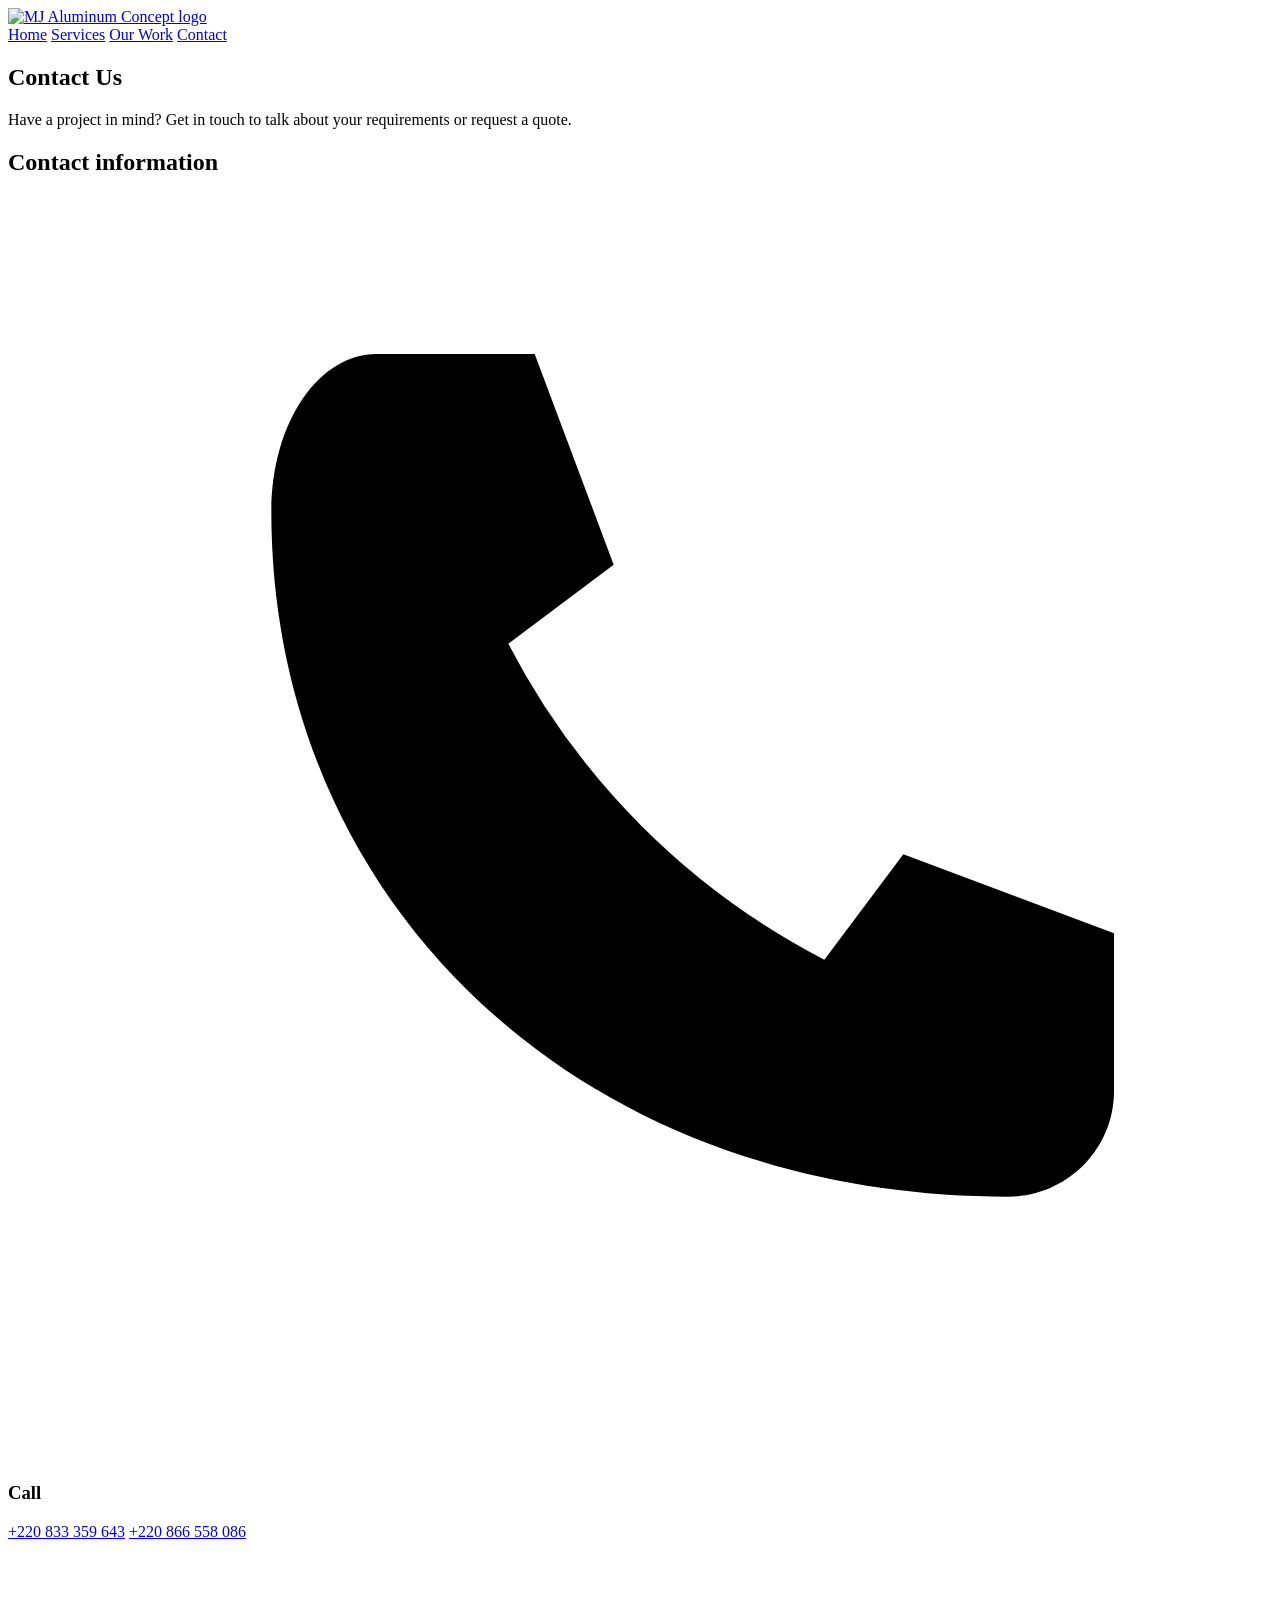
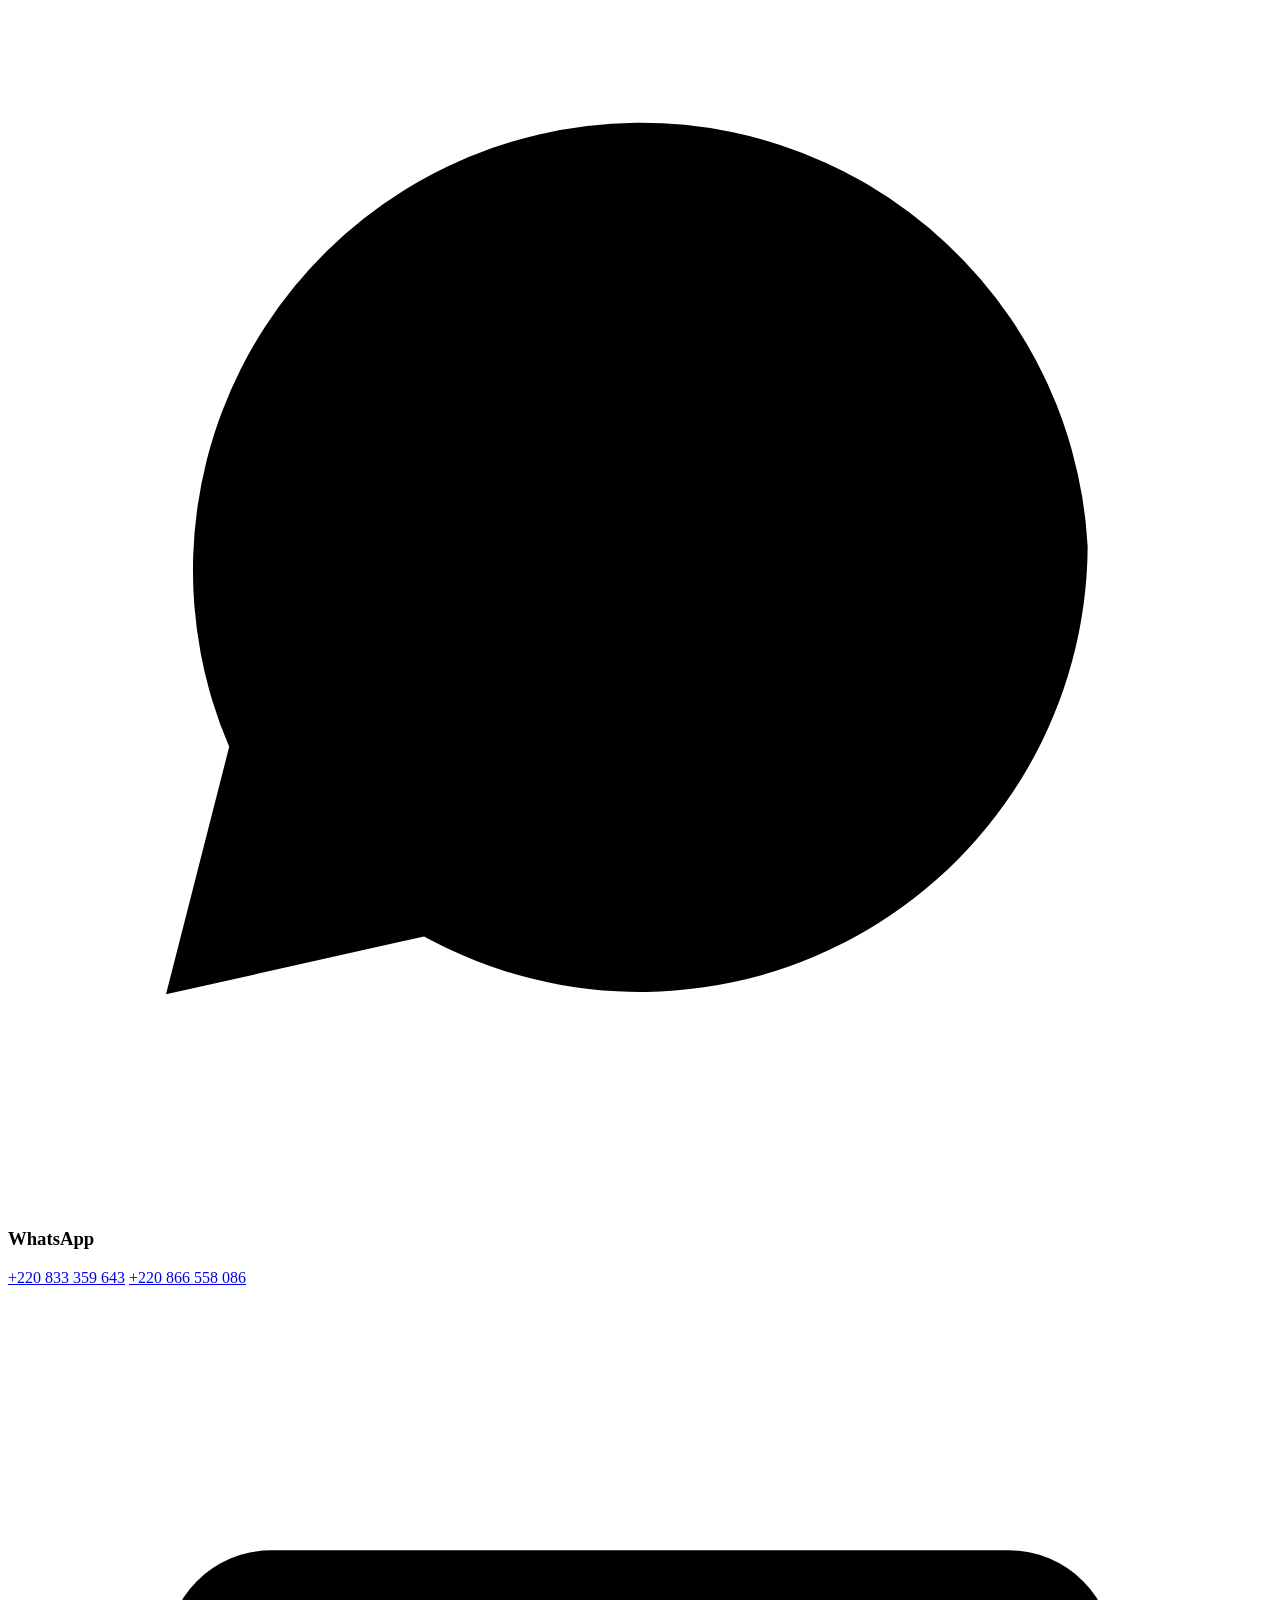
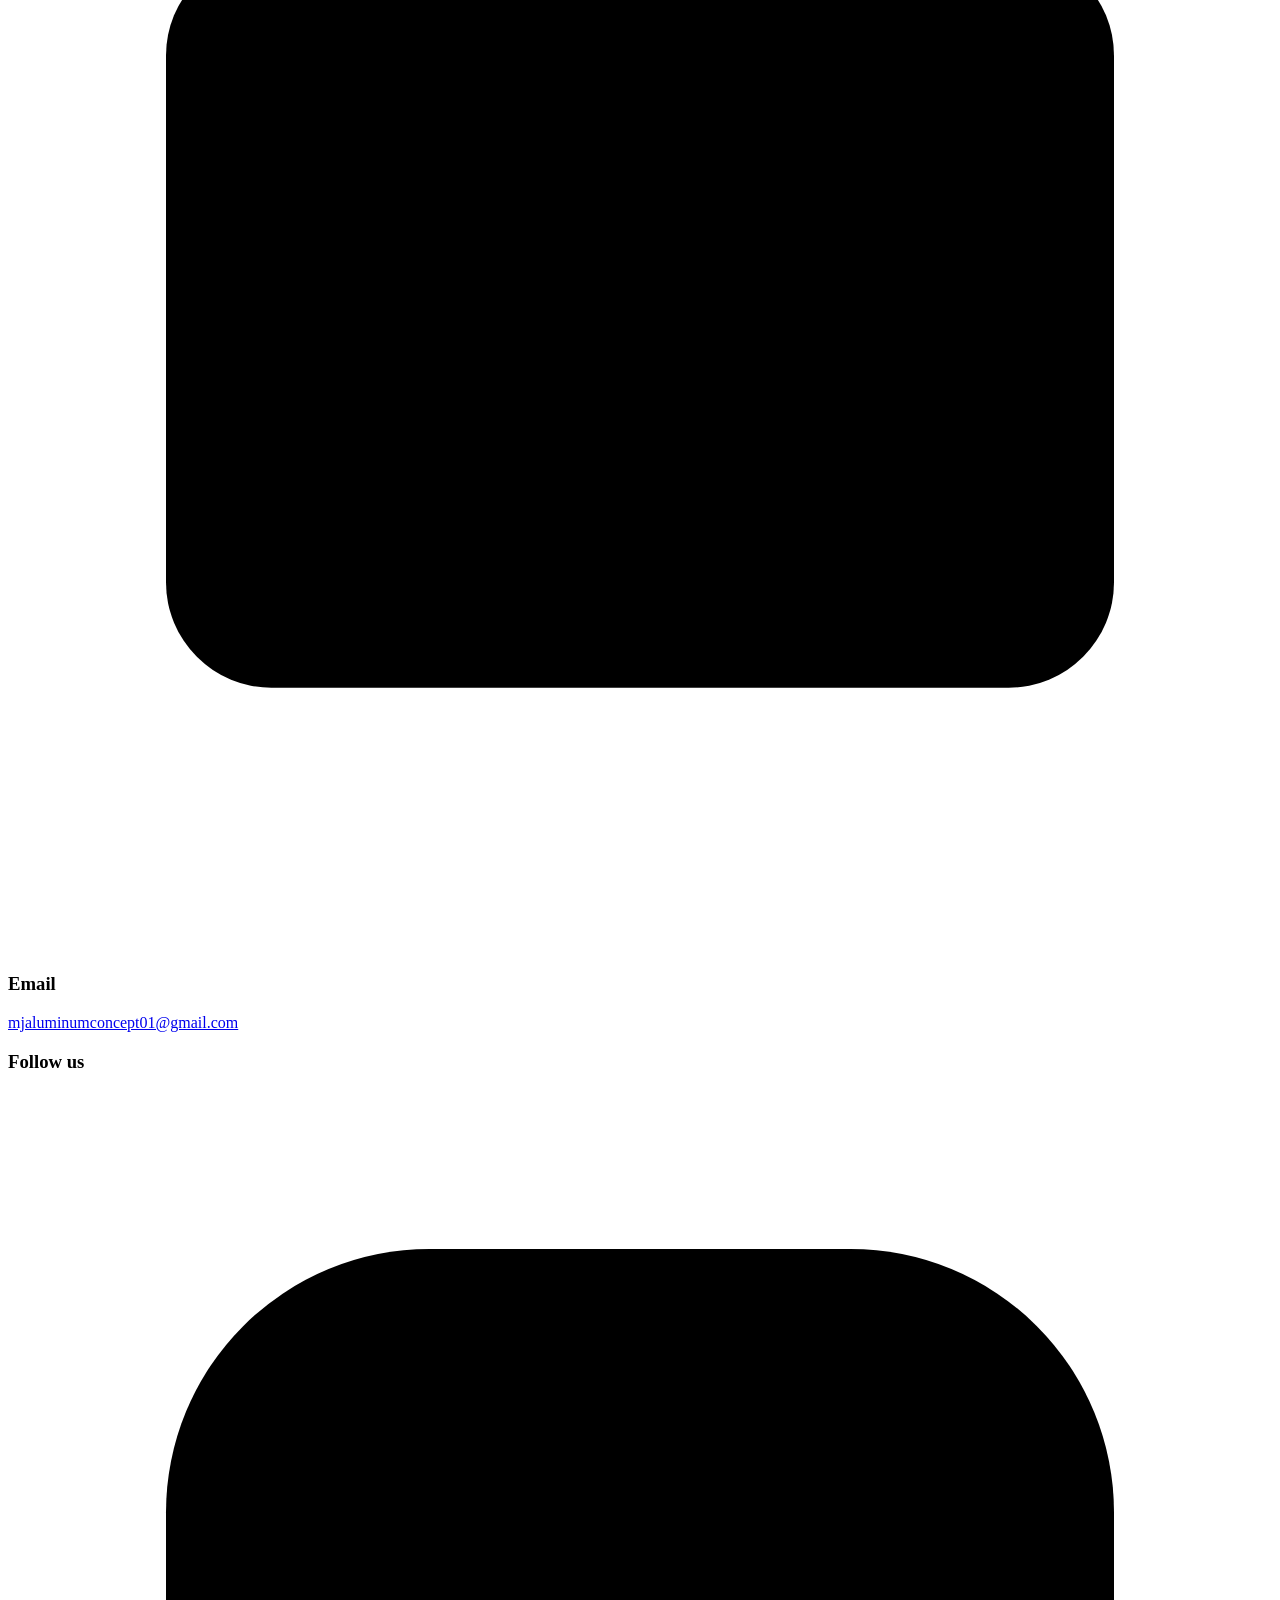
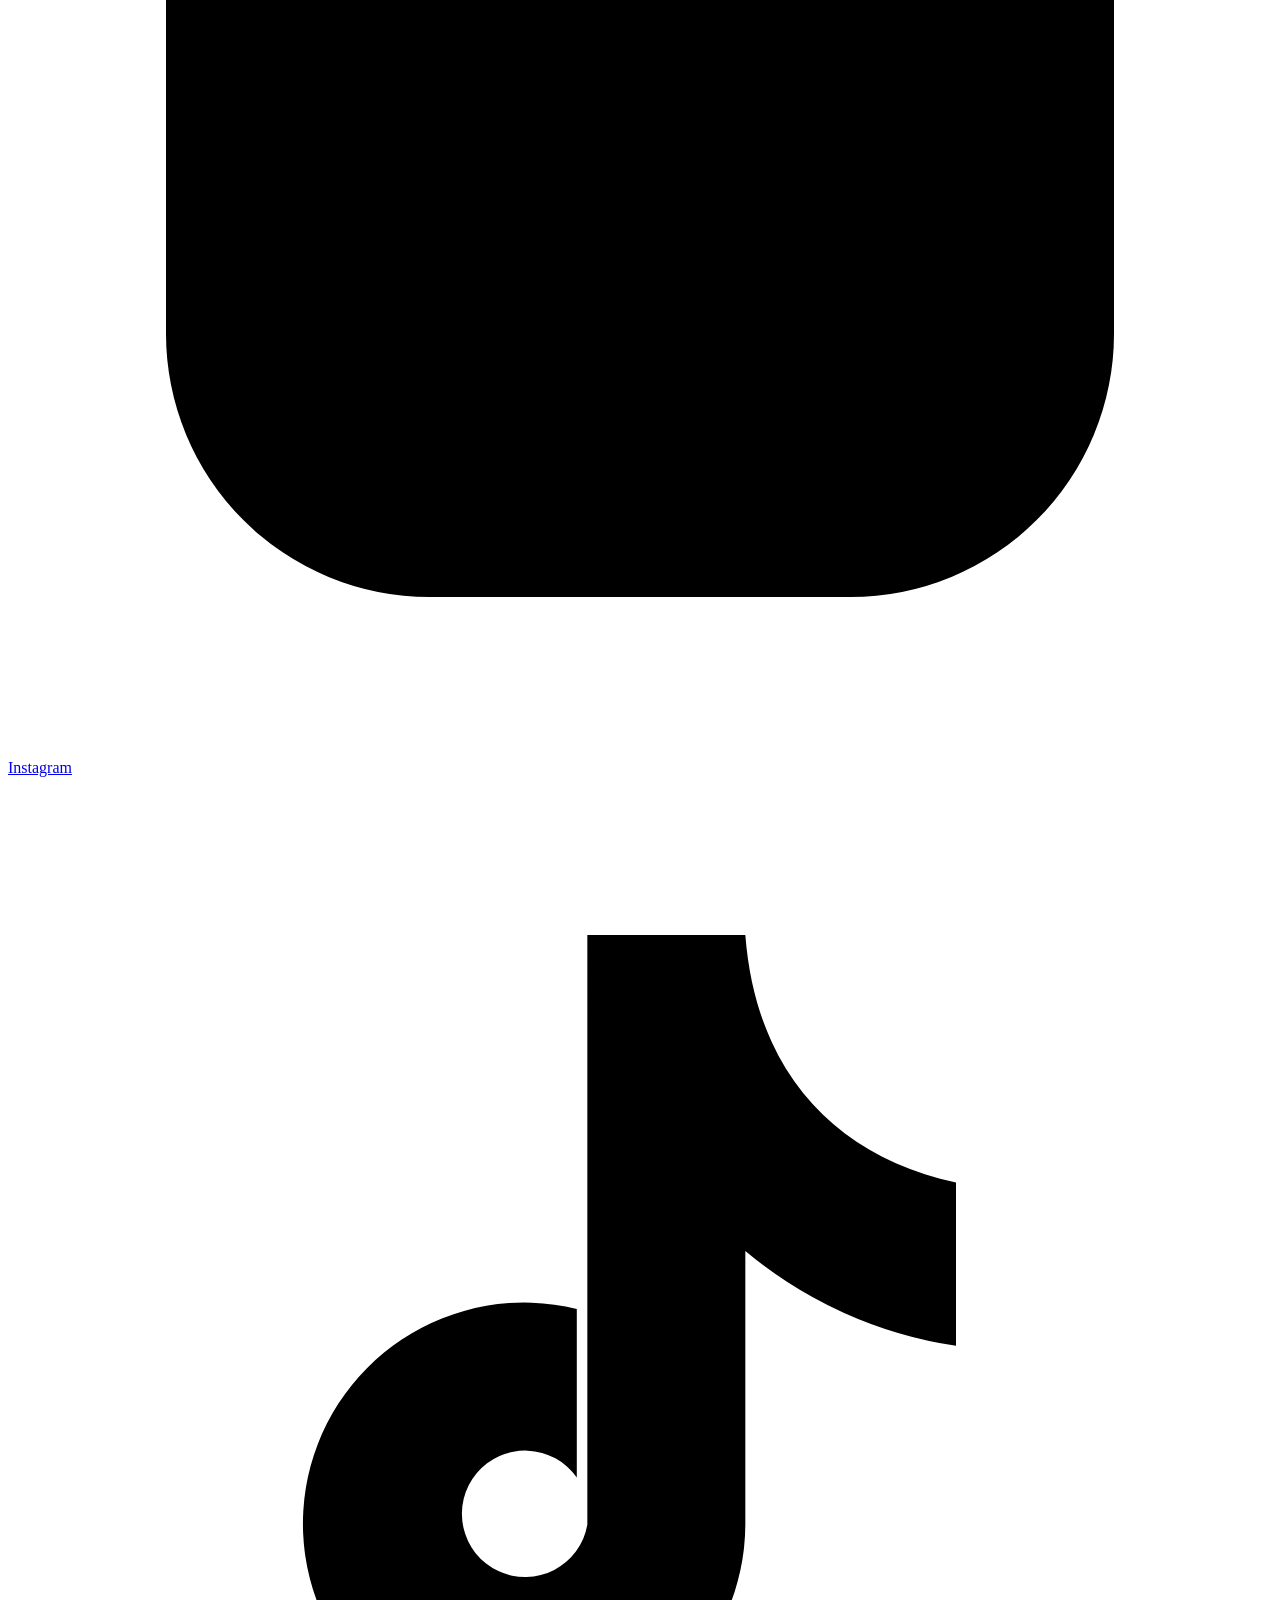
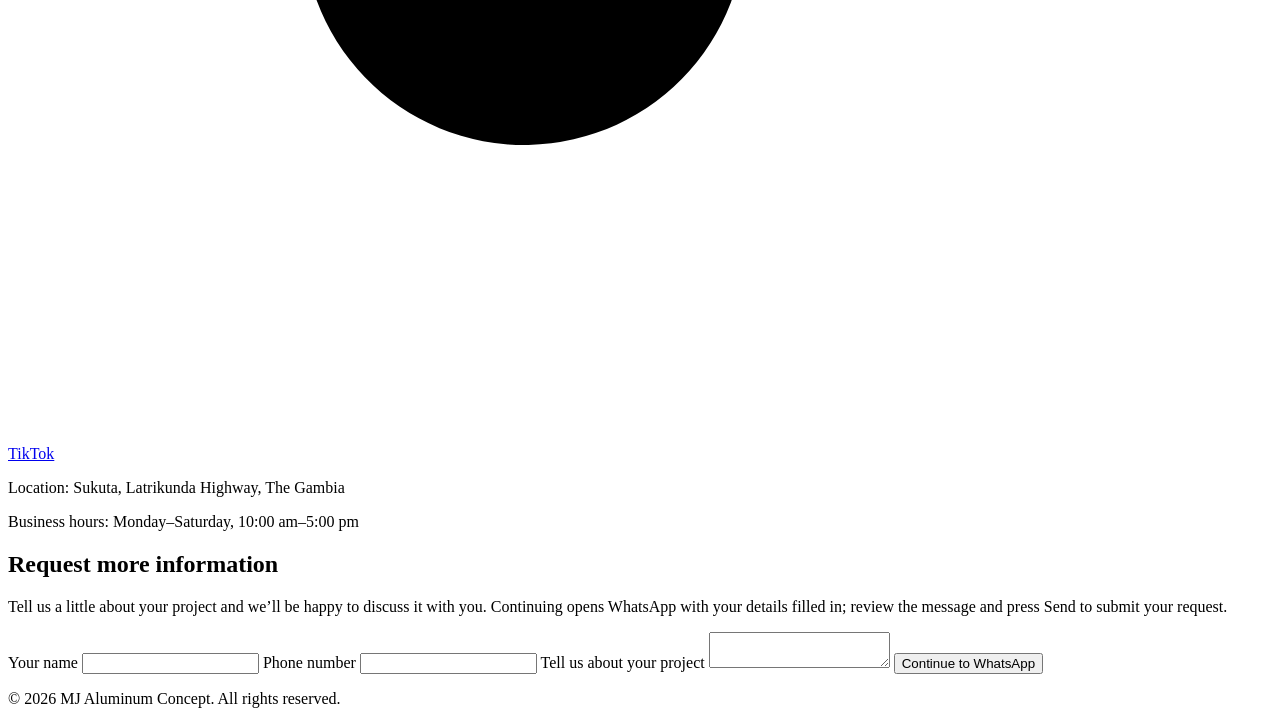
==== contact.html @ 8ad85fb4 "Add files via upload upload MJ Aluminum concept" ====
<!doctype html>
<html lang="en">
<head>
    <meta charset="utf-8">
    <meta name="viewport" content="width=device-width, initial-scale=1.0">
    <title>Contact MJ Aluminum Concept | Sukuta, The Gambia</title>
    <meta name="description" content="Contact MJ Aluminum Concept by phone, WhatsApp, or email. Request a quote for aluminum, glass, and stainless-steel work in Sukuta, Latrikunda Highway, The Gambia.">
    <link rel="stylesheet" href="Mj-Aluminum-concept/style.css">
</head>
<body>
<header>
    <a class="logo-link" href="index.html" aria-label="MJ Aluminum Concept home">
        <img src="Mj-Aluminum-concept/Mj-Aluminum/logo.jpg" alt="MJ Aluminum Concept logo" class="logo">
    </a>
    <nav aria-label="Main navigation">
        <a href="index.html">Home</a>
        <a href="services.html">Services</a>
        <a href="work.html">Our Work</a>
        <a href="contact.html" aria-current="page">Contact</a>
    </nav>
</header>

<main>
    <section class="page-hero">
        <h1>Contact Us</h1>
        <p>Have a project in mind? Get in touch to talk about your requirements or request a quote.</p>
    </section>

    <section id="contact">
        <h2>Contact information</h2>
        <div class="contact-actions">
            <div class="contact-action">
                <svg class="contact-icon" viewBox="0 0 24 24" aria-hidden="true" focusable="false">
                    <path d="M7 3h3l1.5 4-2 1.5a14 14 0 0 0 6 6l1.5-2 4 1.5v3c0 1.1-.9 2-2 2C10.7 19 5 13.3 5 6c0-1.7.9-3 2-3Z" />
                </svg>
                <div>
                    <h3>Call</h3>
                    <a href="tel:+220833359643">+220 833 359 643</a>
                    <a href="tel:+220866558086">+220 866 558 086</a>
                </div>
            </div>
            <div class="contact-action">
                <svg class="contact-icon" viewBox="0 0 24 24" aria-hidden="true" focusable="false">
                    <path d="M20.5 11.5a8.5 8.5 0 0 1-12.6 7.4L3 20l1.2-4.7A8.5 8.5 0 1 1 20.5 11.5Z" />
                    <path d="M8.5 8.2c.2-.5.5-.5.8-.5h.5c.2 0 .4.1.5.4l.8 1.8c.1.2 0 .4-.1.6l-.6.7c-.2.2-.2.4 0 .6.5.9 1.3 1.6 2.2 2.1.2.1.4.1.6-.1l.7-.8c.2-.2.4-.2.6-.1l1.7.8c.3.1.4.3.4.5 0 .3-.1.8-.5 1.1-.4.4-1 .6-1.6.6-.5 0-1.2-.2-2-.5-1.4-.6-2.7-1.7-3.7-3-.7-1-1.1-2-1.1-2.8 0-.6.2-1.1.6-1.4Z" />
                </svg>
                <div>
                    <h3>WhatsApp</h3>
                    <a href="https://wa.me/220833359643" target="_blank" rel="noopener noreferrer">+220 833 359 643</a>
                    <a href="https://wa.me/220866558086" target="_blank" rel="noopener noreferrer">+220 866 558 086</a>
                </div>
            </div>
            <div class="contact-action">
                <svg class="contact-icon" viewBox="0 0 24 24" aria-hidden="true" focusable="false">
                    <rect x="3" y="5" width="18" height="14" rx="2" />
                    <path d="m4 7 8 6 8-6" />
                </svg>
                <div>
                    <h3>Email</h3>
                    <a href="mailto:mjaluminumconcept01@gmail.com">mjaluminumconcept01@gmail.com</a>
                </div>
            </div>
        </div>
        <div class="social-links">
            <h3>Follow us</h3>
            <a href="https://www.instagram.com/mj_aluminum_concept/" target="_blank" rel="noopener noreferrer">
                <svg class="contact-icon" viewBox="0 0 24 24" aria-hidden="true" focusable="false">
                    <rect x="3" y="3" width="18" height="18" rx="5" />
                    <circle cx="12" cy="12" r="4" />
                    <circle cx="18" cy="6" r="0.8" />
                </svg>
                Instagram
            </a>
            <a href="https://www.tiktok.com/@mj_aluminum_concept01" target="_blank" rel="noopener noreferrer">
                <svg class="contact-icon" viewBox="0 0 24 24" aria-hidden="true" focusable="false">
                    <path d="M14 3v11.2a4.2 4.2 0 1 1-3.2-4.1v3.2a1.2 1.2 0 1 0 .2.9V3h3c.2 2.6 1.7 4.2 4 4.7v3.1A8.1 8.1 0 0 1 14 9V3Z" />
                </svg>
                TikTok
            </a>
        </div>
        <p>Location: Sukuta, Latrikunda Highway, The Gambia</p>
        <p>Business hours: Monday–Saturday, 10:00 am–5:00 pm</p>
    </section>

    <section id="contact-info">
        <h2>Request more information</h2>
        <p>Tell us a little about your project and we’ll be happy to discuss it with you. Continuing opens WhatsApp with your details filled in; review the message and press Send to submit your request.</p>
        <form id="quote-form">
            <label for="name">Your name</label>
            <input id="name" name="name" type="text" required>

            <label for="phone">Phone number</label>
            <input id="phone" name="phone" type="tel" required>

            <label for="project">Tell us about your project</label>
            <textarea id="project" name="project" required></textarea>

            <button type="submit">Continue to WhatsApp</button>
            <p id="form-message" aria-live="polite"></p>
        </form>
    </section>
</main>

<footer>
    <p>&copy; 2026 MJ Aluminum Concept. All rights reserved.</p>
</footer>
<script src="Mj-Aluminum-concept/Mj-Aluminum/script.js"></script>
</body>
</html>
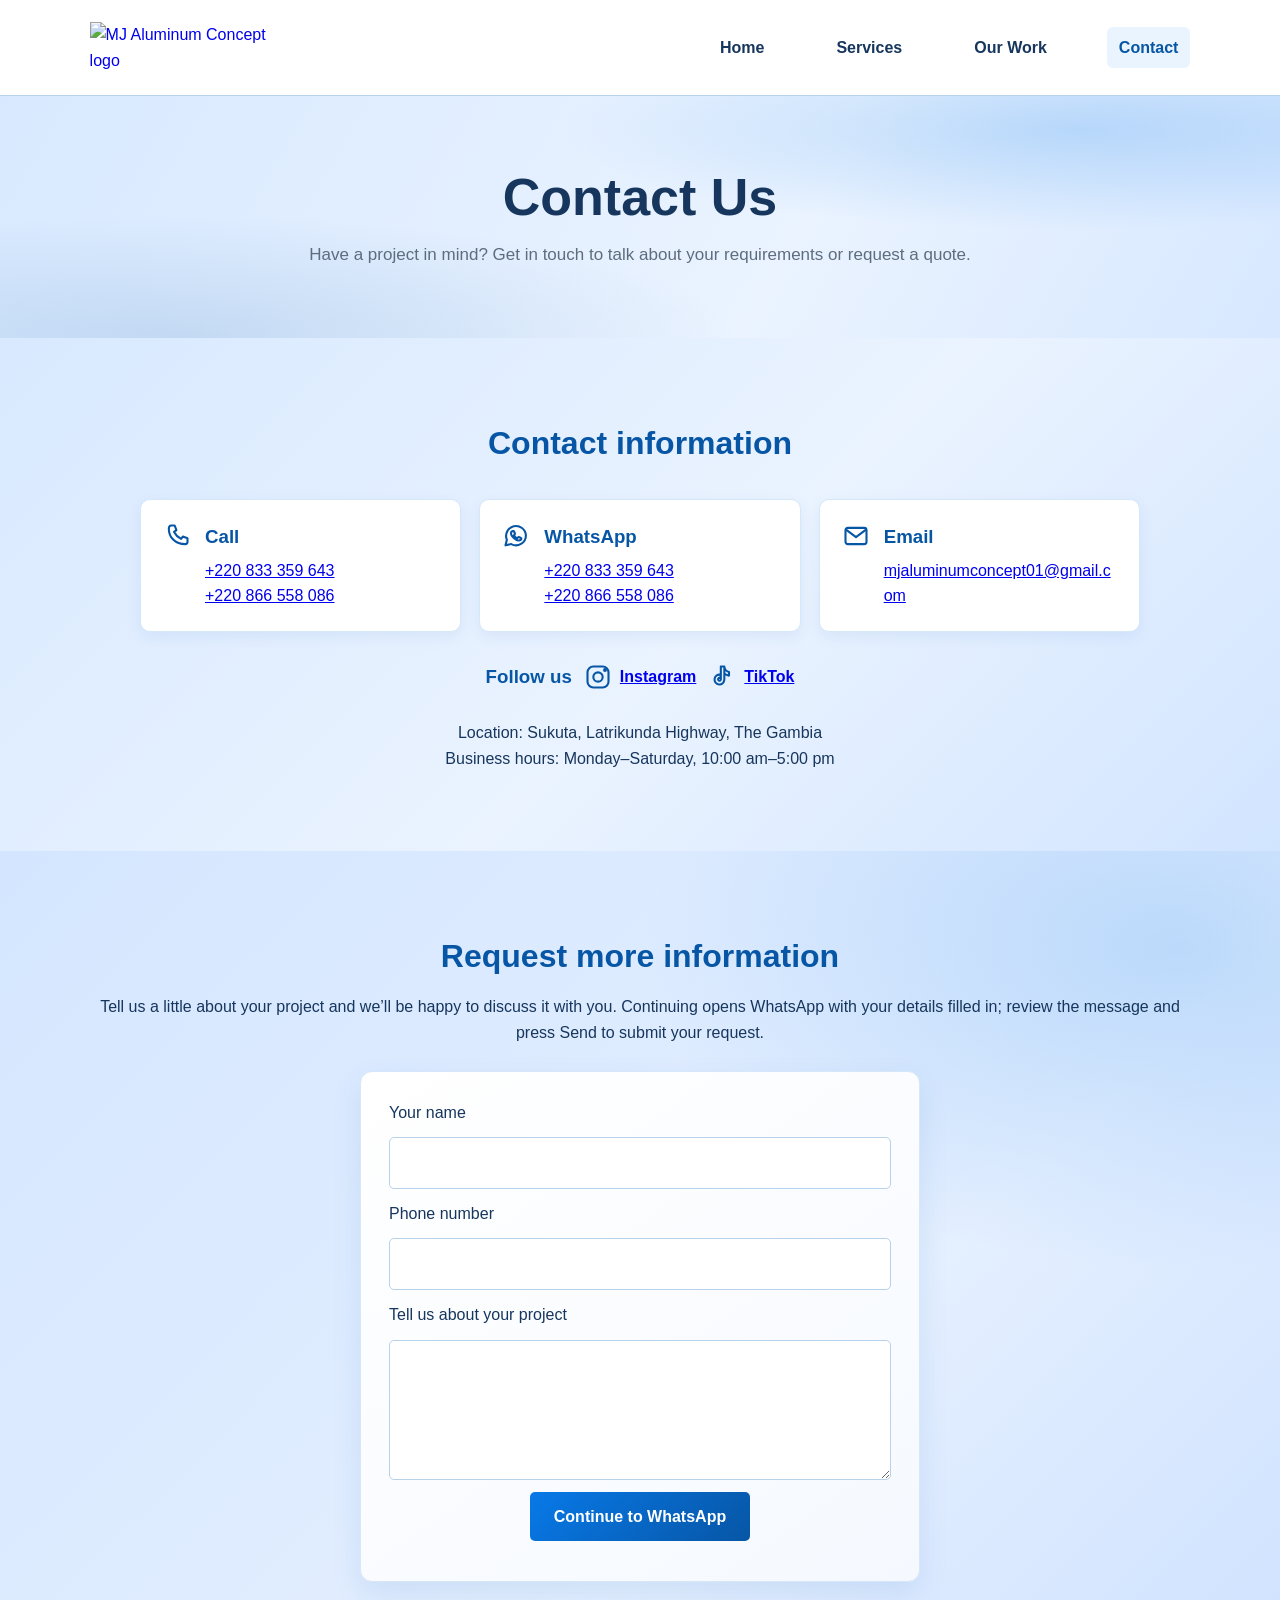
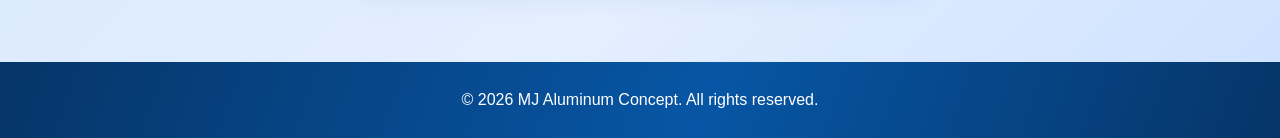
==== commit 1d87bd88: "Update contact.html structure and links" ====
--- a/contact.html
+++ b/contact.html
@@ -5,12 +5,12 @@
     <meta name="viewport" content="width=device-width, initial-scale=1.0">
     <title>Contact MJ Aluminum Concept | Sukuta, The Gambia</title>
     <meta name="description" content="Contact MJ Aluminum Concept by phone, WhatsApp, or email. Request a quote for aluminum, glass, and stainless-steel work in Sukuta, Latrikunda Highway, The Gambia.">
-    <link rel="stylesheet" href="Mj-Aluminum-concept/style.css">
+    <link rel="stylesheet" href="style.css">
 </head>
 <body>
 <header>
     <a class="logo-link" href="index.html" aria-label="MJ Aluminum Concept home">
-        <img src="Mj-Aluminum-concept/Mj-Aluminum/logo.jpg" alt="MJ Aluminum Concept logo" class="logo">
+        <img src="logo.jpg" alt="MJ Aluminum Concept logo" class="logo">
     </a>
     <nav aria-label="Main navigation">
         <a href="index.html">Home</a>
--- a/style.css
+++ b/style.css
@@ -0,0 +1,723 @@
+/* GENERAL SETTINGS */
+
+* {
+    margin: 0;
+    padding: 0;
+    box-sizing: border-box;
+    }
+html {
+scroll-behavior: smooth;
+}
+
+body {
+font-family: Arial, sans-serif;
+color: #17365D;
+background-color: #EAF3FF;
+line-height: 1.6;
+}
+
+/* NAVIGATION BAR */
+header {
+display: flex;
+justify-content: space-between;
+align-items: center;
+padding: 22px 7%;
+background: #FFFFFF;
+border-bottom: 1px solid #B8D2EC;
+box-shadow: 0 4px 18px rgba(7, 56, 105, 0.08);
+flex-wrap: wrap;
+gap: 15px;
+}
+
+header h2 {
+color: #0756A5;
+font-size: 22px;
+}
+
+header h2 span {
+color: #17365D;
+}
+
+nav {
+display: flex;
+gap: 48px;
+flex-wrap: wrap;
+}
+
+nav a {
+padding: 8px 12px;
+border-radius: 6px;
+text-decoration: none;
+color: #17365D;
+font-weight: bold;
+transition: color 0.2s ease, background-color 0.2s ease, transform 0.2s ease;
+}
+
+nav a:hover {
+color: #0879E8;
+background-color: #EAF4FF;
+transform: translateY(-2px);
+}
+
+nav a[aria-current="page"] {
+color: #0756A5;
+background-color: #EAF4FF;
+}
+
+/* HERO SECTION */
+.hero {
+min-height: 75vh;
+padding: 80px 8%;
+display: grid;
+grid-template-columns: minmax(0, 1.15fr) minmax(260px, 0.85fr);
+align-items: center;
+gap: clamp(35px, 6vw, 80px);
+background:
+    radial-gradient(ellipse at 88% 18%, rgba(8, 121, 232, 0.2), transparent 32%),
+    radial-gradient(ellipse at 10% 100%, rgba(7, 86, 165, 0.14), transparent 38%),
+    linear-gradient(120deg, #D8E9FF 0%, #EEF5FF 58%, #DCEBFF 100%);
+}
+
+.hero-content {
+display: flex;
+flex-direction: column;
+align-items: flex-start;
+gap: 18px;
+}
+
+.hero-content > p:first-child {
+color: #0756A5;
+font-weight: bold;
+letter-spacing: 2px;
+}
+
+.hero h1 {
+font-size: clamp(36px, 5vw, 60px);
+line-height: 1.2;
+color: #17365D;
+}
+
+.hero h1 span {
+color: #0879E8;
+}
+
+.hero-content > p:not(:first-child) {
+max-width: 600px;
+color: #5D6D7E;
+font-size: 17px;
+}
+
+.hero .tagline {
+color: #0756A5;
+font-size: 19px;
+font-weight: bold;
+letter-spacing: 0.5px;
+}
+
+.hero-photo {
+position: relative;
+display: block;
+width: 100%;
+max-width: 420px;
+justify-self: end;
+overflow: hidden;
+aspect-ratio: 4 / 5;
+border: 5px solid rgba(255, 255, 255, 0.9);
+border-radius: 22px;
+box-shadow: 0 22px 50px rgba(7, 56, 105, 0.24);
+}
+
+.hero-photo::after {
+position: absolute;
+inset: 35% 0 0;
+background: linear-gradient(transparent, rgba(6, 53, 104, 0.82));
+content: "";
+pointer-events: none;
+}
+
+.hero-photo img {
+display: block;
+width: 100%;
+height: 100%;
+object-fit: cover;
+transition: transform 0.45s ease;
+}
+
+.hero-photo > span {
+position: absolute;
+z-index: 1;
+right: 22px;
+bottom: 20px;
+left: 22px;
+display: flex;
+align-items: center;
+justify-content: space-between;
+gap: 12px;
+color: #FFFFFF;
+font-size: 17px;
+font-weight: bold;
+}
+
+.hero-photo > span span {
+font-size: 26px;
+transition: transform 0.25s ease;
+}
+
+.hero-photo:hover img {
+transform: scale(1.06);
+}
+
+.hero-photo:hover > span span {
+transform: translateX(5px);
+}
+
+.hero-photo:focus-visible {
+outline: 4px solid #0879E8;
+outline-offset: 5px;
+}
+
+.customer-review {
+padding: 55px 7%;
+text-align: center;
+background: #FFFFFF;
+}
+
+.customer-review h2 {
+margin-bottom: 18px;
+color: #0756A5;
+}
+
+.customer-review blockquote {
+max-width: 700px;
+margin: 0 auto;
+padding: 28px;
+background: linear-gradient(145deg, #FFFFFF, #F1F7FF);
+border: 1px solid #D6E7FA;
+border-radius: 10px;
+box-shadow: 0 5px 15px rgba(7, 86, 165, 0.07);
+}
+
+.customer-review blockquote p {
+margin-bottom: 12px;
+color: #17365D;
+font-size: 20px;
+font-style: italic;
+}
+
+.customer-review cite {
+color: #5D6D7E;
+font-style: normal;
+}
+
+/* BUTTON */
+.button {
+display: inline-block;
+padding: 14px 25px;
+background-color: #0756A5;
+color: #FFFFFF;
+text-decoration: none;
+border-radius: 5px;
+font-weight: bold;
+transition: 0.3s;
+}
+
+.button:hover {
+background-color: #063568;
+transform: translateY(-2px);
+}
+
+.logo-link {
+    display: inline-block;
+    text-decoration: none;
+    flex-shrink: 0;
+}
+
+.logo {
+    display: block;
+    width: 180px;
+    max-width: 100%;
+    height: auto;
+}
+
+/* SERVICES SECTION */
+#services {
+padding: 80px 7%;
+text-align: center;
+background: linear-gradient(135deg, #E3EFFF, #D5E7FF);
+}
+
+#services h2,
+#about h2,
+#contact h2 {
+font-size: 32px;
+margin-bottom: 30px;
+color: #0756A5;
+}
+
+.services {
+display: grid;
+grid-template-columns: repeat(2, minmax(0, 1fr));
+gap: 25px;
+max-width: 1000px;
+margin: auto;
+}
+
+.card {
+padding: 30px;
+background-color: #FFFFFF;
+border: 1px solid #D6E7FA;
+border-radius: 10px;
+box-shadow: 0 5px 15px rgba(7, 86, 165, 0.07);
+transition: 0.3s;
+}
+
+.service-card {
+display: block;
+color: inherit;
+text-decoration: none;
+}
+
+.service-card:focus-visible {
+outline: 3px solid #0879E8;
+outline-offset: 4px;
+}
+
+.card:hover {
+transform: translateY(-5px);
+box-shadow: 0 10px 25px rgba(7, 86, 165, 0.13);
+}
+
+.card h3 {
+color: #0756A5;
+margin-bottom: 10px;
+}
+
+/* SERVICES DETAIL PAGE */
+.page-hero {
+padding: 70px 7%;
+text-align: center;
+background:
+    radial-gradient(ellipse at 84% 14%, rgba(8, 121, 232, 0.2), transparent 34%),
+    radial-gradient(ellipse at 14% 100%, rgba(7, 86, 165, 0.13), transparent 36%),
+    linear-gradient(120deg, #D8E9FF 0%, #EAF3FF 62%, #D7E8FF 100%);
+}
+
+.page-hero h1 {
+margin-bottom: 12px;
+font-size: clamp(34px, 5vw, 52px);
+line-height: 1.2;
+color: #17365D;
+}
+
+.page-hero p {
+max-width: 680px;
+margin: 0 auto;
+color: #5D6D7E;
+font-size: 17px;
+}
+
+.service-details {
+display: grid;
+grid-template-columns: repeat(2, minmax(0, 1fr));
+gap: 25px;
+max-width: 1000px;
+margin: 0 auto;
+}
+
+#service-list {
+padding-top: 55px;
+padding-bottom: 55px;
+background: linear-gradient(180deg, #DCEBFF, #EAF3FF 75%);
+}
+
+.service-detail {
+padding: 28px;
+scroll-margin-top: 20px;
+background: linear-gradient(145deg, #FFFFFF 35%, #F4F9FF 100%);
+border: 1px solid #C9DFF5;
+border-radius: 10px;
+box-shadow: 0 5px 15px rgba(7, 86, 165, 0.07);
+transition: transform 0.25s ease, box-shadow 0.25s ease, border-color 0.25s ease;
+}
+
+.service-detail:hover {
+transform: translateY(-5px);
+border-color: #87B9E8;
+box-shadow: 0 12px 26px rgba(7, 86, 165, 0.14);
+}
+
+.service-detail h2 {
+margin-bottom: 10px;
+font-size: 24px;
+color: #0756A5;
+}
+
+.service-detail p {
+color: #5D6D7E;
+}
+
+.page-cta {
+margin-top: 30px;
+}
+
+/* OUR WORK GALLERY */
+#gallery {
+padding: 80px 7%;
+text-align: center;
+background:
+    radial-gradient(ellipse at 0% 15%, rgba(255, 255, 255, 0.9), transparent 38%),
+    linear-gradient(135deg, #CFE2FF, #DCEAFF 55%, #C9DEFF);
+}
+
+#gallery h2 {
+font-size: 32px;
+margin-bottom: 30px;
+color: #0756A5;
+}
+
+.gallery {
+display: grid;
+grid-template-columns: repeat(2, minmax(0, 1fr));
+gap: 25px;
+max-width: 1000px;
+margin: 0 auto;
+}
+
+.gallery-item {
+overflow: hidden;
+background: linear-gradient(145deg, #FFFFFF, #F1F7FF);
+border: 1px solid #C9DFF5;
+border-radius: 10px;
+box-shadow: 0 5px 15px rgba(7, 86, 165, 0.07);
+transition: transform 0.25s ease, box-shadow 0.25s ease;
+}
+
+.gallery-item:hover {
+transform: translateY(-6px);
+box-shadow: 0 14px 28px rgba(7, 86, 165, 0.18);
+}
+
+.gallery-item img {
+display: block;
+width: 100%;
+height: 320px;
+object-fit: cover;
+cursor: zoom-in;
+transition: transform 0.35s ease;
+}
+
+.gallery-item img:focus-visible {
+outline: 4px solid #0879E8;
+outline-offset: -4px;
+}
+
+.gallery-item:hover img {
+transform: scale(1.04);
+}
+
+.gallery-item figcaption {
+padding: 14px;
+font-weight: bold;
+color: #0756A5;
+}
+
+.image-viewer {
+width: min(1100px, calc(100vw - 32px));
+max-width: none;
+max-height: calc(100vh - 32px);
+margin: auto;
+padding: 18px;
+overflow: auto;
+border: 1px solid #B8D2EC;
+border-radius: 14px;
+background: linear-gradient(145deg, #FFFFFF, #F1F7FF);
+color: #17365D;
+box-shadow: 0 24px 80px rgba(0, 25, 60, 0.35);
+}
+
+.image-viewer::backdrop {
+background: rgba(6, 35, 68, 0.82);
+backdrop-filter: blur(4px);
+}
+
+.image-viewer-toolbar {
+display: flex;
+justify-content: flex-end;
+margin-bottom: 10px;
+}
+
+.image-viewer-content {
+display: grid;
+grid-template-columns: auto minmax(0, 1fr) auto;
+align-items: center;
+gap: 14px;
+}
+
+.image-viewer-content figure {
+min-width: 0;
+margin: 0;
+text-align: center;
+}
+
+.image-viewer-content img {
+display: block;
+width: 100%;
+max-height: calc(100vh - 150px);
+object-fit: contain;
+border-radius: 8px;
+}
+
+.image-viewer-content figcaption {
+padding: 12px 0 2px;
+font-weight: bold;
+}
+
+.image-viewer-control {
+padding: 9px 14px;
+border: 1px solid #B8D2EC;
+border-radius: 6px;
+background: #FFFFFF;
+color: #0756A5;
+font: inherit;
+font-weight: bold;
+cursor: pointer;
+}
+
+.image-viewer-control:hover {
+background: #EAF4FF;
+}
+
+.image-viewer-control:focus-visible {
+outline: 3px solid #0879E8;
+outline-offset: 3px;
+}
+
+.image-viewer-step {
+min-width: 44px;
+font-size: 22px;
+}
+
+/* ABOUT SECTION */
+#about {
+padding: 80px 7%;
+text-align: center;
+background: linear-gradient(135deg, #D4E6FF, #E5F0FF 55%, #CFE2FF);
+}
+
+/* CONTACT SECTION */
+#contact {
+padding: 80px 7%;
+text-align: center;
+background: linear-gradient(135deg, #D8E9FF, #EAF3FF 55%, #D2E5FF);
+}
+
+.contact-actions {
+display: grid;
+grid-template-columns: repeat(3, minmax(0, 1fr));
+gap: 18px;
+max-width: 1000px;
+margin: 0 auto 30px;
+}
+
+.contact-action {
+display: flex;
+align-items: flex-start;
+gap: 14px;
+padding: 22px;
+border: 1px solid #D6E7FA;
+border-radius: 10px;
+background: #FFFFFF;
+box-shadow: 0 5px 15px rgba(7, 86, 165, 0.07);
+text-align: left;
+}
+
+.contact-icon {
+width: 28px;
+height: 28px;
+flex: 0 0 28px;
+fill: none;
+stroke: #0756A5;
+stroke-linecap: round;
+stroke-linejoin: round;
+stroke-width: 1.8;
+}
+
+.contact-action h3 {
+margin-bottom: 6px;
+color: #0756A5;
+}
+
+.contact-action a {
+display: block;
+overflow-wrap: anywhere;
+}
+
+.social-links {
+display: flex;
+align-items: center;
+justify-content: center;
+flex-wrap: wrap;
+gap: 12px;
+margin: 0 auto 28px;
+}
+
+.social-links h3 {
+color: #0756A5;
+}
+
+.social-links a {
+display: inline-flex;
+align-items: center;
+gap: 8px;
+font-weight: bold;
+}
+
+/* CONTACT DETAILS AND QUOTE FORM */
+#contact-info {
+padding: 80px 7%;
+text-align: center;
+background:
+    radial-gradient(ellipse at 92% 12%, rgba(8, 121, 232, 0.18), transparent 32%),
+    linear-gradient(135deg, #D4E6FF, #E4EFFF 65%, #CFE2FF);
+}
+
+#contact-info h2 {
+text-align: center;
+font-size: 32px;
+margin-bottom: 12px;
+color: #0756A5;
+}
+
+#quote-form {
+display: grid;
+gap: 12px;
+max-width: 560px;
+margin: 25px auto 0;
+padding: 28px;
+border: 1px solid #D6E7FA;
+border-radius: 12px;
+background: linear-gradient(145deg, #FFFFFF, #F5F9FF);
+box-shadow: 0 12px 30px rgba(7, 86, 165, 0.1);
+text-align: left;
+}
+
+#quote-form input,
+#quote-form textarea {
+width: 100%;
+padding: 12px;
+border: 1px solid #B8D2EC;
+border-radius: 5px;
+background-color: #FFFFFF;
+font: inherit;
+transition: border-color 0.2s ease, box-shadow 0.2s ease;
+}
+
+#quote-form input:focus,
+#quote-form textarea:focus {
+border-color: #0879E8;
+outline: none;
+box-shadow: 0 0 0 3px rgba(8, 121, 232, 0.15);
+}
+
+#quote-form textarea {
+min-height: 140px;
+resize: vertical;
+}
+
+#quote-form button {
+justify-self: center;
+padding: 12px 24px;
+border: 0;
+border-radius: 5px;
+background: linear-gradient(135deg, #0879E8, #0756A5);
+color: #FFFFFF;
+font: inherit;
+font-weight: bold;
+cursor: pointer;
+transition: transform 0.2s ease, box-shadow 0.2s ease;
+}
+
+#quote-form button:hover {
+transform: translateY(-2px);
+box-shadow: 0 7px 16px rgba(7, 86, 165, 0.25);
+}
+
+/* FOOTER */
+footer {
+padding: 25px;
+text-align: center;
+color: #FFFFFF;
+background: linear-gradient(110deg, #063568, #0756A5 55%, #063568);
+}
+
+@media (prefers-reduced-motion: reduce) {
+html {
+    scroll-behavior: auto;
+}
+
+*,
+*::before,
+*::after {
+    transition-duration: 0.01ms !important;
+    animation-duration: 0.01ms !important;
+    animation-iteration-count: 1 !important;
+}
+}
+
+/* MOBILE RESPONSIVENESS */
+@media (max-width: 768px) {
+header {
+flex-direction: column;
+text-align: center;
+}
+
+nav {
+    justify-content: center;
+    gap: 28px;
+}
+.hero {
+    padding: 70px 7%;
+    grid-template-columns: 1fr;
+    gap: 36px;
+}
+.hero-photo {
+    width: min(100%, 380px);
+    justify-self: center;
+    aspect-ratio: 4 / 3;
+}
+.services {
+    grid-template-columns: 1fr;
+}
+#services,
+#about,
+#contact,
+#contact-info,
+#gallery,
+#service-list {
+    padding: 55px 7%;
+}
+.contact-actions {
+    grid-template-columns: 1fr;
+    max-width: 420px;
+}
+.service-details {
+    grid-template-columns: 1fr;
+}
+.gallery {
+    grid-template-columns: 1fr;
+}
+.gallery-item img {
+    height: 260px;
+}
+.image-viewer {
+    padding: 12px;
+}
+.image-viewer-content {
+    grid-template-columns: 38px minmax(0, 1fr) 38px;
+    gap: 6px;
+}
+.image-viewer-step {
+    min-width: 38px;
+    padding: 8px;
+}
+}
